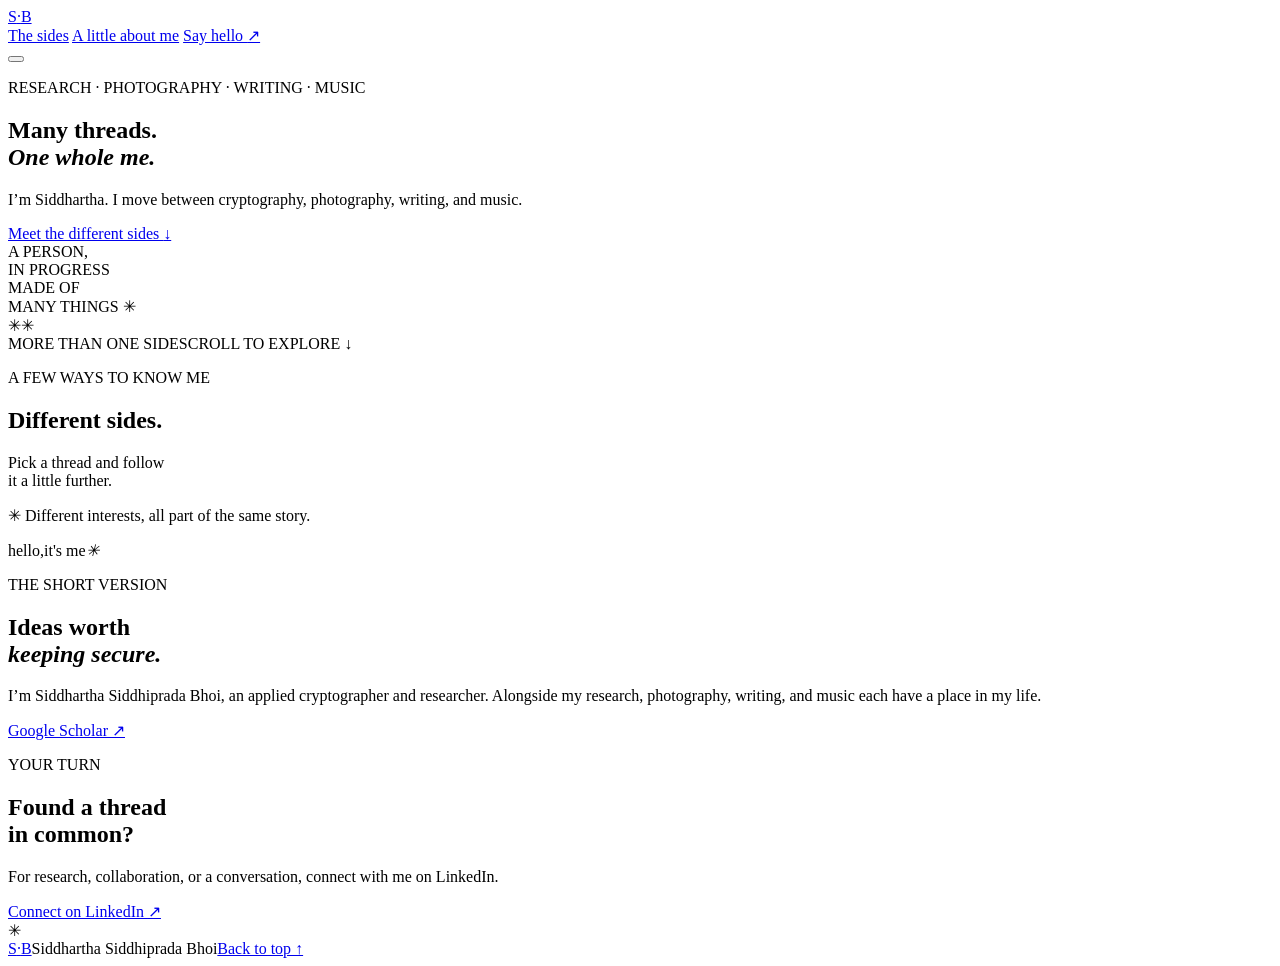
==== index.html @ aff1a646 "Publish personal website homepage" ====
<!doctype html>
<html lang="en">
  <head>
    <meta charset="utf-8">
    <meta name="viewport" content="width=device-width, initial-scale=1">
    <meta name="theme-color" content="#f8f7f2">
    <meta name="description" content="A personal website with room for every side of me.">
    <title>All of me — a personal site</title>
    <link rel="stylesheet" href="styles.css">
    <script src="content.js" defer></script>
    <script src="app.js" defer></script>
  </head>
  <body id="top">
    <header class="site-header">
      <a class="wordmark" href="index.html" aria-label="Home">S<span>·</span>B</a>
      <nav class="top-nav" aria-label="Main navigation">
        <a href="#sides">The sides</a>
        <a href="#about">A little about me</a>
        <a class="nav-contact" href="#hello">Say hello <span aria-hidden="true">↗</span></a>
      </nav>
      <button class="menu-button" type="button" aria-expanded="false" aria-controls="mobile-nav" aria-label="Open menu"><span></span><span></span></button>
    </header>

    <main>
      <section class="hero page-wrap" aria-labelledby="hero-title">
        <div class="hero-copy">
          <p class="eyebrow"><span class="eyebrow-dot"></span> RESEARCH · PHOTOGRAPHY · WRITING · MUSIC</p>
          <h1 id="hero-title">Many threads.<br><em>One whole me.</em></h1>
          <p class="hero-intro" data-copy="intro">I’m Siddhartha. I move between cryptography, photography, writing, and music.</p>
          <a class="text-link" href="#sides">Meet the different sides <span aria-hidden="true">↓</span></a>
        </div>
        <div class="hero-art" aria-hidden="true">
          <div class="art-ring ring-one"></div>
          <div class="art-ring ring-two"></div>
          <div class="art-shape shape-sun"></div>
          <div class="art-shape shape-orbit"><span></span></div>
          <div class="art-sticker sticker-top">A PERSON,<br>IN PROGRESS</div>
          <div class="art-sticker sticker-bottom">MADE OF<br>MANY THINGS <span>✳</span></div>
          <span class="art-spark spark-one">✳</span><span class="art-spark spark-two">✳</span>
        </div>
        <div class="hero-bottom"><span>MORE THAN ONE SIDE</span><span>SCROLL TO EXPLORE <b aria-hidden="true">↓</b></span></div>
      </section>

      <section class="sides-section" id="sides" aria-labelledby="sides-title">
        <div class="page-wrap">
          <div class="section-heading">
            <div><p class="eyebrow">A FEW WAYS TO KNOW ME</p><h2 id="sides-title">Different sides<span class="period">.</span></h2></div>
            <p>Pick a thread and follow<br>it a little further.</p>
          </div>
          <div class="side-grid" id="side-grid" aria-live="polite"></div>
          <p class="section-footnote"><span class="asterisk">✳</span> Different interests, all part of the same story.</p>
        </div>
      </section>

      <section class="about-section page-wrap" id="about" aria-labelledby="about-title">
        <div class="about-mark" aria-hidden="true"><span>hello,</span><span>it's me</span><i>✳</i></div>
        <div class="about-copy">
          <p class="eyebrow">THE SHORT VERSION</p>
          <h2 id="about-title">Ideas worth<br><em>keeping secure.</em></h2>
          <p data-copy="about">I’m Siddhartha Siddhiprada Bhoi, an applied cryptographer and researcher. Alongside my research, photography, writing, and music each have a place in my life.</p>
          <a class="text-link" data-link="scholar" href="https://scholar.google.com/citations?user=NwAXXOwAAAAJ&amp;hl=en" target="_blank" rel="noopener noreferrer">Google Scholar <span aria-hidden="true">↗</span></a>
        </div>
      </section>

      <section class="hello-section" id="hello" aria-labelledby="hello-title">
        <div class="page-wrap hello-inner">
          <div><p class="eyebrow">YOUR TURN</p><h2 id="hello-title">Found a thread<br>in common?</h2></div>
          <div class="hello-right"><p>For research, collaboration, or a conversation, connect with me on LinkedIn.</p><a class="hello-button" data-link="linkedin" href="https://www.linkedin.com/in/siddhartha-siddhiprada-bhoi-842861a0/" target="_blank" rel="noopener noreferrer">Connect on LinkedIn <span aria-hidden="true">↗</span></a></div>
          <span class="hello-doodle" aria-hidden="true">✳</span>
        </div>
      </section>
    </main>

    <footer class="site-footer page-wrap"><a class="wordmark" href="index.html">S<span>·</span>B</a><span>Siddhartha Siddhiprada Bhoi</span><a href="#top">Back to top ↑</a></footer>
    <nav class="mobile-nav" id="mobile-nav" aria-label="Mobile navigation" hidden><a href="#sides">The sides</a><a href="#about">A little about me</a><a href="#hello">Say hello ↗</a></nav>
  </body>
</html>
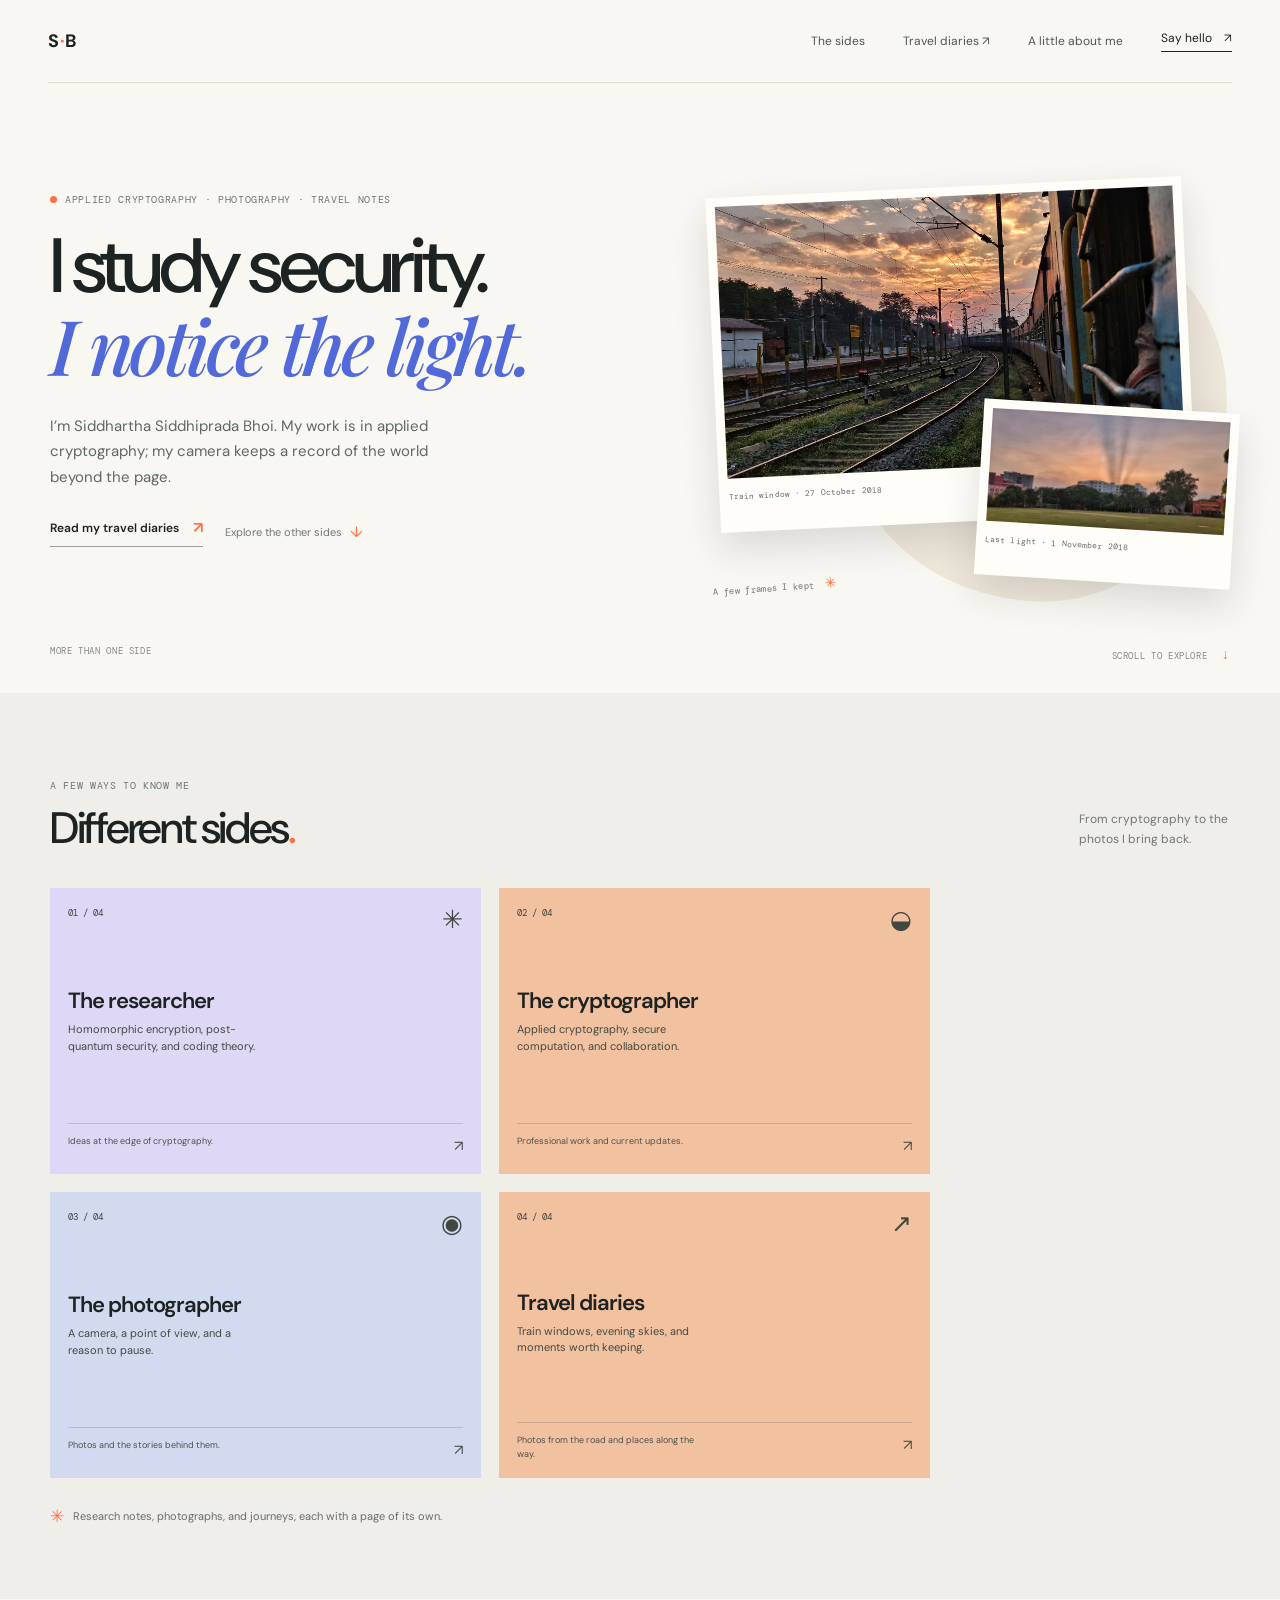
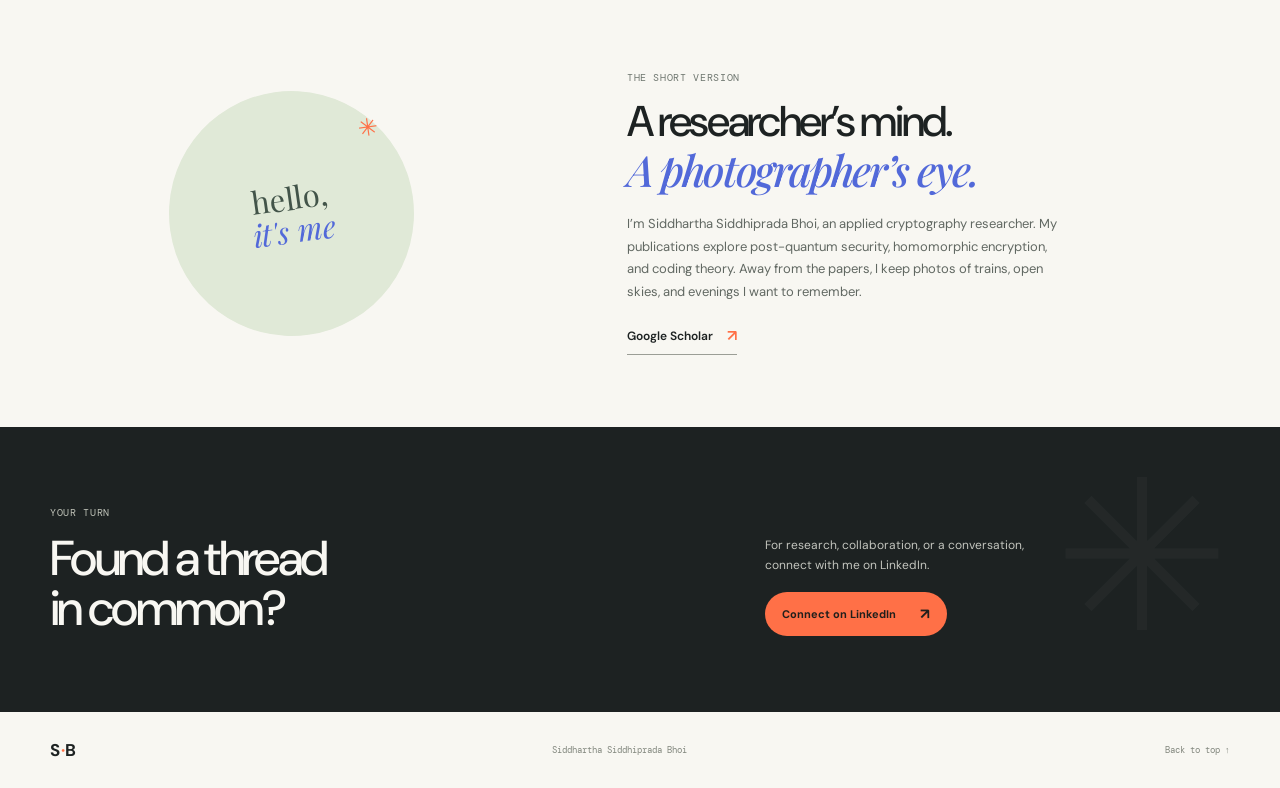
==== commit 193ea14f: "Make the site more personal and surface travel diaries" ====
--- a/index.html
+++ b/index.html
@@ -15,6 +15,7 @@
       <a class="wordmark" href="index.html" aria-label="Home">S<span>·</span>B</a>
       <nav class="top-nav" aria-label="Main navigation">
         <a href="#sides">The sides</a>
+        <a class="nav-travel" href="side.html?side=travel">Travel diaries <span aria-hidden="true">↗</span></a>
         <a href="#about">A little about me</a>
         <a class="nav-contact" href="#hello">Say hello <span aria-hidden="true">↗</span></a>
       </nav>
@@ -24,19 +25,24 @@
     <main>
       <section class="hero page-wrap" aria-labelledby="hero-title">
         <div class="hero-copy">
-          <p class="eyebrow"><span class="eyebrow-dot"></span> RESEARCH · PHOTOGRAPHY · WRITING · MUSIC</p>
-          <h1 id="hero-title">Many threads.<br><em>One whole me.</em></h1>
-          <p class="hero-intro" data-copy="intro">I’m Siddhartha. I move between cryptography, photography, writing, and music.</p>
-          <a class="text-link" href="#sides">Meet the different sides <span aria-hidden="true">↓</span></a>
+          <p class="eyebrow"><span class="eyebrow-dot"></span> APPLIED CRYPTOGRAPHY · PHOTOGRAPHY · TRAVEL NOTES</p>
+          <h1 id="hero-title">I study security.<br><em>I notice the light.</em></h1>
+          <p class="hero-intro" data-copy="intro">I’m Siddhartha Siddhiprada Bhoi. My work is in applied cryptography; my camera keeps a record of the world beyond the page.</p>
+          <div class="hero-actions">
+            <a class="text-link" href="side.html?side=travel">Read my travel diaries <span aria-hidden="true">↗</span></a>
+            <a class="quiet-link" href="#sides">Explore the other sides <span aria-hidden="true">↓</span></a>
+          </div>
         </div>
-        <div class="hero-art" aria-hidden="true">
-          <div class="art-ring ring-one"></div>
-          <div class="art-ring ring-two"></div>
-          <div class="art-shape shape-sun"></div>
-          <div class="art-shape shape-orbit"><span></span></div>
-          <div class="art-sticker sticker-top">A PERSON,<br>IN PROGRESS</div>
-          <div class="art-sticker sticker-bottom">MADE OF<br>MANY THINGS <span>✳</span></div>
-          <span class="art-spark spark-one">✳</span><span class="art-spark spark-two">✳</span>
+        <div class="hero-art photo-collage" aria-label="Two photographs by Siddhartha: a train at dusk and an evening sky over a field">
+          <figure class="hero-photo hero-photo-main">
+            <img src="assets/photos/rail-at-dusk.jpg" alt="A passenger train and railway tracks beneath a glowing sunset." fetchpriority="high">
+            <figcaption>Train window · 27 October 2018</figcaption>
+          </figure>
+          <figure class="hero-photo hero-photo-small">
+            <img src="assets/photos/campus-at-dusk.jpg" alt="Evening sunlight falling across an open field." loading="lazy">
+            <figcaption>Last light · 1 November 2018</figcaption>
+          </figure>
+          <span class="photo-collage-note">A few frames I kept <span aria-hidden="true">✳</span></span>
         </div>
         <div class="hero-bottom"><span>MORE THAN ONE SIDE</span><span>SCROLL TO EXPLORE <b aria-hidden="true">↓</b></span></div>
       </section>
@@ -45,10 +51,10 @@
         <div class="page-wrap">
           <div class="section-heading">
             <div><p class="eyebrow">A FEW WAYS TO KNOW ME</p><h2 id="sides-title">Different sides<span class="period">.</span></h2></div>
-            <p>Pick a thread and follow<br>it a little further.</p>
+            <p>From cryptography to the<br>photos I bring back.</p>
           </div>
           <div class="side-grid" id="side-grid" aria-live="polite"></div>
-          <p class="section-footnote"><span class="asterisk">✳</span> Different interests, all part of the same story.</p>
+          <p class="section-footnote"><span class="asterisk">✳</span> Research notes, photographs, and journeys, each with a page of its own.</p>
         </div>
       </section>
 
@@ -56,7 +62,7 @@
         <div class="about-mark" aria-hidden="true"><span>hello,</span><span>it's me</span><i>✳</i></div>
         <div class="about-copy">
           <p class="eyebrow">THE SHORT VERSION</p>
-          <h2 id="about-title">Ideas worth<br><em>keeping secure.</em></h2>
+          <h2 id="about-title">A researcher’s mind.<br><em>A photographer’s eye.</em></h2>
           <p data-copy="about">I’m Siddhartha Siddhiprada Bhoi, an applied cryptographer and researcher. Alongside my research, photography, writing, and music each have a place in my life.</p>
           <a class="text-link" data-link="scholar" href="https://scholar.google.com/citations?user=NwAXXOwAAAAJ&amp;hl=en" target="_blank" rel="noopener noreferrer">Google Scholar <span aria-hidden="true">↗</span></a>
         </div>
@@ -72,7 +78,6 @@
     </main>
 
     <footer class="site-footer page-wrap"><a class="wordmark" href="index.html">S<span>·</span>B</a><span>Siddhartha Siddhiprada Bhoi</span><a href="#top">Back to top ↑</a></footer>
-    <nav class="mobile-nav" id="mobile-nav" aria-label="Mobile navigation" hidden><a href="#sides">The sides</a><a href="#about">A little about me</a><a href="#hello">Say hello ↗</a></nav>
+    <nav class="mobile-nav" id="mobile-nav" aria-label="Mobile navigation" hidden><a href="#sides">The sides</a><a href="side.html?side=travel">Travel diaries ↗</a><a href="#about">A little about me</a><a href="#hello">Say hello ↗</a></nav>
   </body>
 </html>
-
--- a/styles.css
+++ b/styles.css
@@ -0,0 +1,77 @@
+@import url('https://fonts.googleapis.com/css2?family=DM+Mono:wght@400;500&family=DM+Sans:wght@400;500;600;700&family=Playfair+Display:ital,wght@0,500;0,600;1,500;1,600&display=swap');
+
+:root{--paper:#f8f7f2;--ink:#1d2222;--muted:#727773;--line:#deded5;--orange:#ff7047;--blue:#5269d9;--lilac:#d7cdf8;--green:#d4e7c9;--mono:"DM Mono",monospace;--sans:"DM Sans",Arial,sans-serif;--serif:"Playfair Display",Georgia,serif;--wrap:1180px}
+*{box-sizing:border-box}
+html{scroll-behavior:smooth;scroll-padding-top:92px}
+body{margin:0;background:var(--paper);color:var(--ink);font-family:var(--sans);-webkit-font-smoothing:antialiased}
+a{color:inherit;text-decoration:none}
+a:focus-visible,button:focus-visible{outline:3px solid var(--blue);outline-offset:5px}
+.page-wrap{width:min(var(--wrap),calc(100% - 96px));margin-inline:auto}
+.site-header{width:min(1320px,calc(100% - 96px));height:83px;margin-inline:auto;display:flex;align-items:center;justify-content:space-between;border-bottom:1px solid var(--line)}
+.wordmark{font-weight:700;font-size:18px;letter-spacing:-1.4px}.wordmark span{color:var(--orange);padding-inline:2px}
+.top-nav{display:flex;align-items:center;gap:38px;font-size:12px;color:#4f5551}.top-nav a{transition:color .18s}.top-nav a:hover,.site-footer a:hover{color:var(--orange)}
+.nav-contact{color:var(--ink);border-bottom:1px solid var(--ink);padding-bottom:5px}.nav-contact span{padding-left:9px}
+.menu-button,.mobile-nav{display:none}
+.hero{min-height:610px;position:relative;display:grid;grid-template-columns:1fr .84fr;align-items:center;padding-block:76px 92px}
+.hero-copy{position:relative;z-index:2;padding-bottom:20px}
+.eyebrow{font:10px var(--mono);letter-spacing:.065em;color:#6f7770;margin:0 0 21px;display:flex;align-items:center;gap:8px}
+.eyebrow-dot{width:7px;height:7px;border-radius:50%;background:var(--orange);display:inline-block}
+h1,h2,p{margin-top:0}
+h1,h2{font-weight:500;letter-spacing:-.055em}
+.hero h1{font-size:clamp(54px,6vw,82px);line-height:1.02;margin-bottom:24px;max-width:640px}
+.hero h1 em,.about-copy h2 em{font-family:var(--serif);font-weight:500;color:var(--blue);letter-spacing:-.055em}
+.hero-intro{max-width:405px;font-size:15px;line-height:1.7;color:#616862;margin-bottom:27px}
+.text-link{font-size:12px;font-weight:600;display:inline-flex;align-items:center;gap:14px;padding-bottom:8px;border-bottom:1px solid #9b9e96;transition:gap .2s,border-color .2s}.text-link:hover{gap:20px;border-color:var(--orange)}
+.text-link span{font-size:16px;color:var(--orange)}
+.hero-actions{display:flex;align-items:center;flex-wrap:wrap;gap:22px}
+.quiet-link{font-size:11px;color:#737970;display:inline-flex;align-items:center;gap:8px;transition:color .18s}.quiet-link:hover{color:var(--blue)}.quiet-link span{font-size:15px;color:var(--orange)}
+.hero-art{height:385px;position:relative;margin-left:8%;isolation:isolate}
+.photo-collage{height:430px;margin-left:3%;isolation:isolate;overflow:visible}
+.photo-collage:before{content:"";position:absolute;z-index:-1;width:74%;aspect-ratio:1;right:1%;top:11%;border-radius:51% 49% 48% 52%;background:#eee8db;transform:rotate(13deg)}
+.hero-photo{position:absolute;margin:0;padding:9px 9px 31px;background:#fffdf8;box-shadow:0 16px 38px #25251f24}
+.hero-photo img{display:block;width:100%;height:calc(100% - 23px);object-fit:cover;background:#e7e4dc}
+.hero-photo figcaption{height:23px;display:flex;align-items:end;font:8px var(--mono);letter-spacing:.015em;color:#666b63;white-space:nowrap}
+.hero-photo-main{z-index:1;width:91%;height:78%;left:1%;top:5%;transform:rotate(-2.7deg)}
+.hero-photo-small{z-index:2;width:49%;height:41%;right:-1%;bottom:3%;transform:rotate(3.5deg)}
+.photo-collage-note{position:absolute;left:1%;bottom:0;font:9px var(--mono);letter-spacing:.035em;color:#73776e;transform:rotate(-4deg)}.photo-collage-note span{color:var(--orange);font-size:14px;margin-left:5px}
+.art-ring{position:absolute;border:1px solid #d9d8ce;border-radius:50%;aspect-ratio:1;left:50%;top:50%;transform:translate(-50%,-50%)}
+.ring-one{width:min(350px,88%)}.ring-two{width:min(268px,68%);border-style:dashed;transform:translate(-50%,-50%) rotate(21deg)}
+.art-shape{position:absolute;left:50%;top:50%;transform:translate(-50%,-50%)}
+.shape-sun{width:183px;aspect-ratio:1;border-radius:50%;background:var(--orange);box-shadow:inset -16px -14px 0 rgba(183,62,36,.11)}
+.shape-orbit{width:248px;height:106px;border:1px solid rgba(29,34,34,.65);border-radius:50%;transform:translate(-50%,-50%) rotate(-37deg)}.shape-orbit span{position:absolute;width:19px;height:19px;background:var(--blue);border:4px solid var(--paper);border-radius:50%;top:14px;right:25px}
+.art-sticker{position:absolute;z-index:3;font:9px/1.55 var(--mono);letter-spacing:.06em}.sticker-top{top:18px;right:4%}.sticker-bottom{bottom:31px;left:5%;transform:rotate(-9deg)}.sticker-bottom span{font-size:18px;color:var(--orange);vertical-align:middle;margin-left:5px}
+.art-spark{position:absolute;color:var(--blue);font-size:27px}.spark-one{left:5%;top:23%}.spark-two{right:8%;bottom:17%;font-size:16px;color:var(--orange)}
+.hero-bottom{position:absolute;left:0;right:0;bottom:30px;display:flex;justify-content:space-between;font:9px var(--mono);letter-spacing:.07em;color:#858a82}.hero-bottom b{font-size:14px;color:var(--orange);margin-left:8px}
+.sides-section{background:#efeee8;padding:86px 0 72px}
+.section-heading{display:flex;justify-content:space-between;align-items:end;margin-bottom:36px}
+.section-heading .eyebrow{margin-bottom:12px}.section-heading h2{font-size:44px;margin:0;line-height:1.1}.period{color:var(--orange)}
+.section-heading>p{font-size:12px;line-height:1.7;color:var(--muted);margin:0 2px 3px 20px}
+.side-grid{display:grid;grid-template-columns:repeat(2,minmax(0,1fr));gap:18px;max-width:880px}
+.side-card{min-height:286px;padding:19px 18px 17px;display:flex;flex-direction:column;justify-content:space-between;position:relative;overflow:hidden;isolation:isolate;transition:transform .2s,box-shadow .2s}
+.side-card:hover{transform:translateY(-5px);box-shadow:0 12px 26px #20202012}
+.card-lilac{background:#ded7f5}.card-orange{background:#f2c19f}.card-blue{background:#d2daef}.card-green{background:#d3e2cc}.card-pink{background:#efd2df}
+.card-top,.card-bottom{display:flex;align-items:start;justify-content:space-between}.card-top{font:9px var(--mono);color:#41463f}.card-symbol{font-size:25px;line-height:1}
+.card-main{display:flex;flex-direction:column;gap:8px;padding-bottom:12px}.card-name{font-size:22px;line-height:1.1;letter-spacing:-.045em;font-weight:600}.card-subtitle{font-size:11px;line-height:1.5;max-width:190px;color:#434a43}
+.card-bottom{border-top:1px solid #1d222229;padding-top:11px;gap:12px;font-size:9px;line-height:1.5;color:#4d514c}.card-bottom>span:first-child{max-width:180px}.card-arrow{font-size:15px;transition:transform .2s}.side-card:hover .card-arrow{transform:translate(2px,-2px)}
+.section-footnote{font-size:11px;color:#676d67;margin:27px 0 0}.asterisk{font-size:17px;color:var(--orange);vertical-align:-2px;margin-right:6px}
+.about-section{min-height:425px;display:grid;grid-template-columns:.8fr 1fr;align-items:center;gap:8%;padding-block:72px}
+.about-mark{height:245px;width:245px;background:#e0e9d7;border-radius:50%;margin:auto;position:relative;display:flex;flex-direction:column;justify-content:center;align-items:center;transform:rotate(-8deg);font-family:var(--serif);font-size:31px;line-height:1.05;color:#425449}
+.about-mark span:last-of-type{font-style:italic;color:var(--blue)}.about-mark i{font-style:normal;font-family:var(--sans);position:absolute;top:35px;right:25px;font-size:24px;color:var(--orange)}
+.about-copy .eyebrow{margin-bottom:14px}.about-copy h2{font-size:43px;line-height:1.1;margin-bottom:17px}.about-copy>p:not(.eyebrow){max-width:430px;font-size:13px;line-height:1.75;color:#616862;margin-bottom:20px}
+.hello-section{background:var(--ink);color:var(--paper);overflow:hidden}.hello-inner{min-height:285px;display:grid;grid-template-columns:1fr .65fr;align-items:center;position:relative;padding-block:55px}
+.hello-section .eyebrow{color:#bec1b7;margin-bottom:14px}.hello-section h2{font-size:49px;line-height:1.04;margin:0}.hello-right{justify-self:start;max-width:295px;padding-top:31px;position:relative;z-index:1}.hello-right p{font-size:12px;line-height:1.7;color:#c3c5be;margin:0 0 17px}.hello-button{display:inline-flex;align-items:center;gap:24px;border-radius:30px;background:var(--orange);color:#211f1c;font-size:11px;font-weight:700;padding:12px 17px;transition:background .2s,transform .2s}.hello-button:hover{background:#ff8c69;transform:translateY(-2px)}.hello-button span{font-size:15px}
+.hello-doodle{position:absolute;font-size:210px;line-height:1;color:#ffffff08;right:0;top:27px}
+.site-footer{min-height:76px;display:flex;align-items:center;justify-content:space-between;gap:18px;font:9px var(--mono);color:#82877e}.site-footer .wordmark{font:700 17px var(--sans);color:var(--ink)}
+.detail-body{min-height:100vh;display:flex;flex-direction:column}.side-page{flex:1;padding-top:37px}.back-link{font-size:11px;color:#70766f;display:inline-flex;gap:9px;align-items:center}.back-link span{color:var(--orange);font-size:16px;transition:transform .2s}.back-link:hover span{transform:translateX(-3px)}
+.detail-layout{min-height:493px;display:grid;grid-template-columns:1fr .9fr;align-items:center;gap:8%;padding-block:30px 45px}.detail-copy .eyebrow{margin-bottom:19px}.detail-copy .slash{color:var(--orange)}.detail-copy h1{font-size:clamp(52px,7vw,82px);line-height:1;margin:0 0 18px}.detail-lede{font:italic 23px/1.35 var(--serif);color:var(--blue);max-width:470px;margin-bottom:22px}.detail-divider{height:1px;width:75px;background:var(--orange);margin-bottom:21px}.detail-body-copy{font-size:13px;line-height:1.8;color:#656b65;max-width:440px;margin-bottom:25px}
+.publication-list{list-style:none;padding:0;margin:2px 0 26px;max-width:550px;border-top:1px solid var(--line)}.publication-list[hidden]{display:none}.publication-list li{border-bottom:1px solid var(--line)}.publication-list a{display:grid;grid-template-columns:1fr auto;gap:5px 14px;padding:13px 2px;align-items:center}.publication-list a:hover span{color:var(--blue)}.publication-list span{font-size:12px;font-weight:600;line-height:1.5}.publication-list small{font:9px var(--mono);color:#767c74}.publication-list b{grid-column:2;grid-row:1 / span 2;color:var(--orange);font-size:15px;font-weight:400}.side-profile-link{margin-bottom:22px}.side-profile-link[hidden]{display:none}
+.detail-art{aspect-ratio:1;max-width:410px;width:100%;justify-self:center;position:relative;display:grid;place-items:center}.detail-art:before{content:"";position:absolute;inset:8%;background:#ded7f5;border-radius:50% 47% 50% 42%;transform:rotate(-19deg)}.detail-art-label,.detail-art-index{position:absolute;z-index:1;font:9px var(--mono);letter-spacing:.08em;color:#61655e}.detail-art-label{top:16%;left:8%}.detail-art-index{right:10%;bottom:15%;font-size:13px}.detail-orbit{position:relative;z-index:1;width:58%;aspect-ratio:1;border:1px solid #424c43;border-radius:50%;display:grid;place-items:center}.detail-orbit:before,.detail-orbit:after{content:"";position:absolute;width:125%;height:40%;border:1px solid #424c4385;border-radius:50%;transform:rotate(46deg)}.detail-orbit:after{transform:rotate(-49deg)}.detail-orbit span{width:55%;aspect-ratio:1;border-radius:50%;background:var(--orange);display:grid;place-items:center;font:10px var(--mono);letter-spacing:.08em;color:#29251f}.detail-orbit i,.detail-orbit b{position:absolute;z-index:2;width:15px;height:15px;border-radius:50%;background:var(--blue);top:17%;right:12%}.detail-orbit b{width:10px;height:10px;background:#536c49;top:auto;right:auto;bottom:4%;left:31%}.detail-art-spark{position:absolute;z-index:1;color:var(--orange);font-size:22px}.spark-a{top:27%;right:8%}.spark-b{bottom:26%;left:6%;font-size:14px;color:var(--blue)}
+.detail-orange .detail-art:before{background:#f2c19f}.detail-blue .detail-art:before{background:#d2daef}.detail-green .detail-art:before{background:#d3e2cc}.detail-pink .detail-art:before{background:#efd2df}
+.next-side{min-height:77px;border-top:1px solid var(--line);border-bottom:1px solid var(--line);display:flex;align-items:center;justify-content:space-between;padding:12px 4px;transition:padding .2s}.next-side:hover{padding-inline:11px}.next-side>span:first-child{display:flex;flex-direction:column;gap:5px}.next-side small{font:9px var(--mono);color:#81867e;letter-spacing:.06em}.next-side b{font-size:17px;font-weight:500;letter-spacing:-.03em}.next-arrow{font-size:22px;color:var(--orange)}.detail-body .site-footer{width:min(var(--wrap),calc(100% - 96px));margin-inline:auto}
+.photo-section{padding:31px 0 56px;border-top:1px solid var(--line)}.photo-section[hidden]{display:none}.photo-section .section-heading{margin-bottom:21px}.photo-section .section-heading h2{font-size:clamp(29px,4vw,43px)}.photo-section .section-heading>p{max-width:220px;font:italic 15px/1.5 var(--serif);color:#73786f}.photo-grid{display:grid;grid-template-columns:repeat(2,minmax(0,1fr));gap:22px}.photo-card{margin:0;min-width:0}.photo-card img{display:block;width:100%;aspect-ratio:1.78;object-fit:cover;background:#e7e4dc}.photo-card figcaption{padding:10px 2px;font:10px var(--mono);letter-spacing:.025em;color:#70766f}
+@media(max-width:600px){.photo-section{padding:28px 0 42px}.photo-section .section-heading>p{margin-top:7px}.photo-grid{grid-template-columns:1fr;gap:13px}.photo-card img{aspect-ratio:1.6}}
+.visit-section{padding:30px 0 56px;border-top:1px solid var(--line)}.visit-section[hidden]{display:none}.visit-section .section-heading{margin-bottom:21px}.visit-section .section-heading h2{font-size:clamp(29px,4vw,43px)}.visit-section .section-heading>p{max-width:235px;font:italic 15px/1.5 var(--serif);color:#73786f}.world-map-wrap{position:relative;overflow:hidden;background:#eef0ea}.world-map{display:block;width:100%;height:auto}.map-pins{position:absolute;inset:0;pointer-events:none}.map-pin{position:absolute;width:11px;height:11px;border-radius:50%;transform:translate(-50%,-50%);background:var(--orange);border:2px solid #fffdf6;box-shadow:0 0 0 4px #e9905680}.place-list{list-style:none;margin:18px 0 4px;padding:0;display:grid;grid-template-columns:repeat(auto-fit,minmax(150px,1fr));gap:9px}.place-list li{display:flex;align-items:center;gap:10px;padding:10px 12px;border:1px solid var(--line);background:#fbfaf6}.place-pin{width:7px;height:7px;flex:none;border-radius:50%;background:var(--orange)}.place-list li>span:last-child{display:grid;gap:3px}.place-list b{font-size:11px;font-weight:600}.place-list small{font:9px var(--mono);color:#73786f}.map-credit{margin:13px 0 0;text-align:right;font:8px var(--mono);color:#898d84}.map-credit a{border-bottom:1px solid currentColor}
+@media(max-width:600px){.visit-section{padding:27px 0 42px}.visit-section .section-heading>p{margin-top:7px}.place-list{grid-template-columns:repeat(2,minmax(0,1fr));gap:7px}.place-list li{padding:9px 8px}}
+@media(max-width:900px){.page-wrap,.site-header,.detail-body .site-footer{width:calc(100% - 56px)}.hero{min-height:550px;grid-template-columns:1fr .8fr}.hero h1{font-size:clamp(52px,7vw,70px)}.hero-art{margin-left:0;transform:scale(.9)}.photo-collage{transform:scale(.93)}.side-grid{grid-template-columns:repeat(2,minmax(0,1fr))}.side-card{min-height:255px}.about-section{gap:4%}.detail-layout{gap:4%}}
+@media(max-width:600px){html{scroll-padding-top:65px}.page-wrap,.site-header,.detail-body .site-footer{width:calc(100% - 40px)}.site-header{height:66px}.top-nav{display:none}.menu-button{display:flex;width:40px;height:40px;background:transparent;border:0;flex-direction:column;align-items:center;justify-content:center;gap:5px;cursor:pointer}.menu-button span{height:1px;width:19px;background:var(--ink)}.mobile-nav:not([hidden]){position:absolute;z-index:5;top:66px;left:0;right:0;background:var(--paper);padding:20px;display:grid;gap:18px;border-bottom:1px solid var(--line);font-size:13px}.hero{min-height:auto;grid-template-columns:1fr;padding-block:72px 65px}.hero-copy{padding-bottom:0}.hero .eyebrow{font-size:9px}.hero h1{font-size:clamp(50px,13vw,68px)}.hero-intro{font-size:14px;max-width:370px}.hero-actions{gap:15px}.photo-collage{height:290px;width:min(100%,390px);justify-self:center;transform:none;margin:29px 0 18px}.hero-photo{padding:7px 7px 26px}.hero-photo figcaption{height:19px;font-size:7px}.hero-photo img{height:calc(100% - 19px)}.hero-bottom{bottom:17px;font-size:8px}.sides-section{padding:61px 0 48px}.section-heading{display:block;margin-bottom:23px}.section-heading h2{font-size:39px}.section-heading>p{margin:12px 0 0;font-size:11px}.side-grid{grid-template-columns:1fr;gap:11px}.side-card{min-height:190px;padding:14px 13px 13px}.card-name{font-size:19px}.card-subtitle{font-size:10px}.card-bottom{font-size:8px}.card-symbol{font-size:21px}.section-footnote{font-size:10px;line-height:1.6}.about-section{min-height:0;grid-template-columns:1fr;padding-block:63px;gap:35px}.about-mark{width:190px;height:190px;font-size:26px;justify-self:center}.about-mark i{top:24px;right:19px}.about-copy h2{font-size:39px}.about-copy>p:not(.eyebrow){font-size:12px}.hello-inner{min-height:0;grid-template-columns:1fr;padding-block:49px}.hello-section h2{font-size:43px}.hello-right{padding-top:24px}.hello-doodle{font-size:150px;top:10px;right:-33px}.site-footer{min-height:68px;flex-wrap:wrap;padding-block:17px;font-size:8px}.site-footer>span{order:3;width:100%;text-align:center}.detail-body .site-footer{margin-top:36px}.side-page{padding-top:26px}.detail-layout{grid-template-columns:1fr;gap:0;padding-block:39px 27px}.detail-copy h1{font-size:58px}.detail-lede{font-size:21px}.detail-art{width:min(100%,310px);margin-top:25px}.next-side b{font-size:15px}}
+@media(prefers-reduced-motion:reduce){*,*::before,*::after{scroll-behavior:auto!important;transition-duration:.01ms!important;animation-duration:.01ms!important;animation-iteration-count:1!important}}
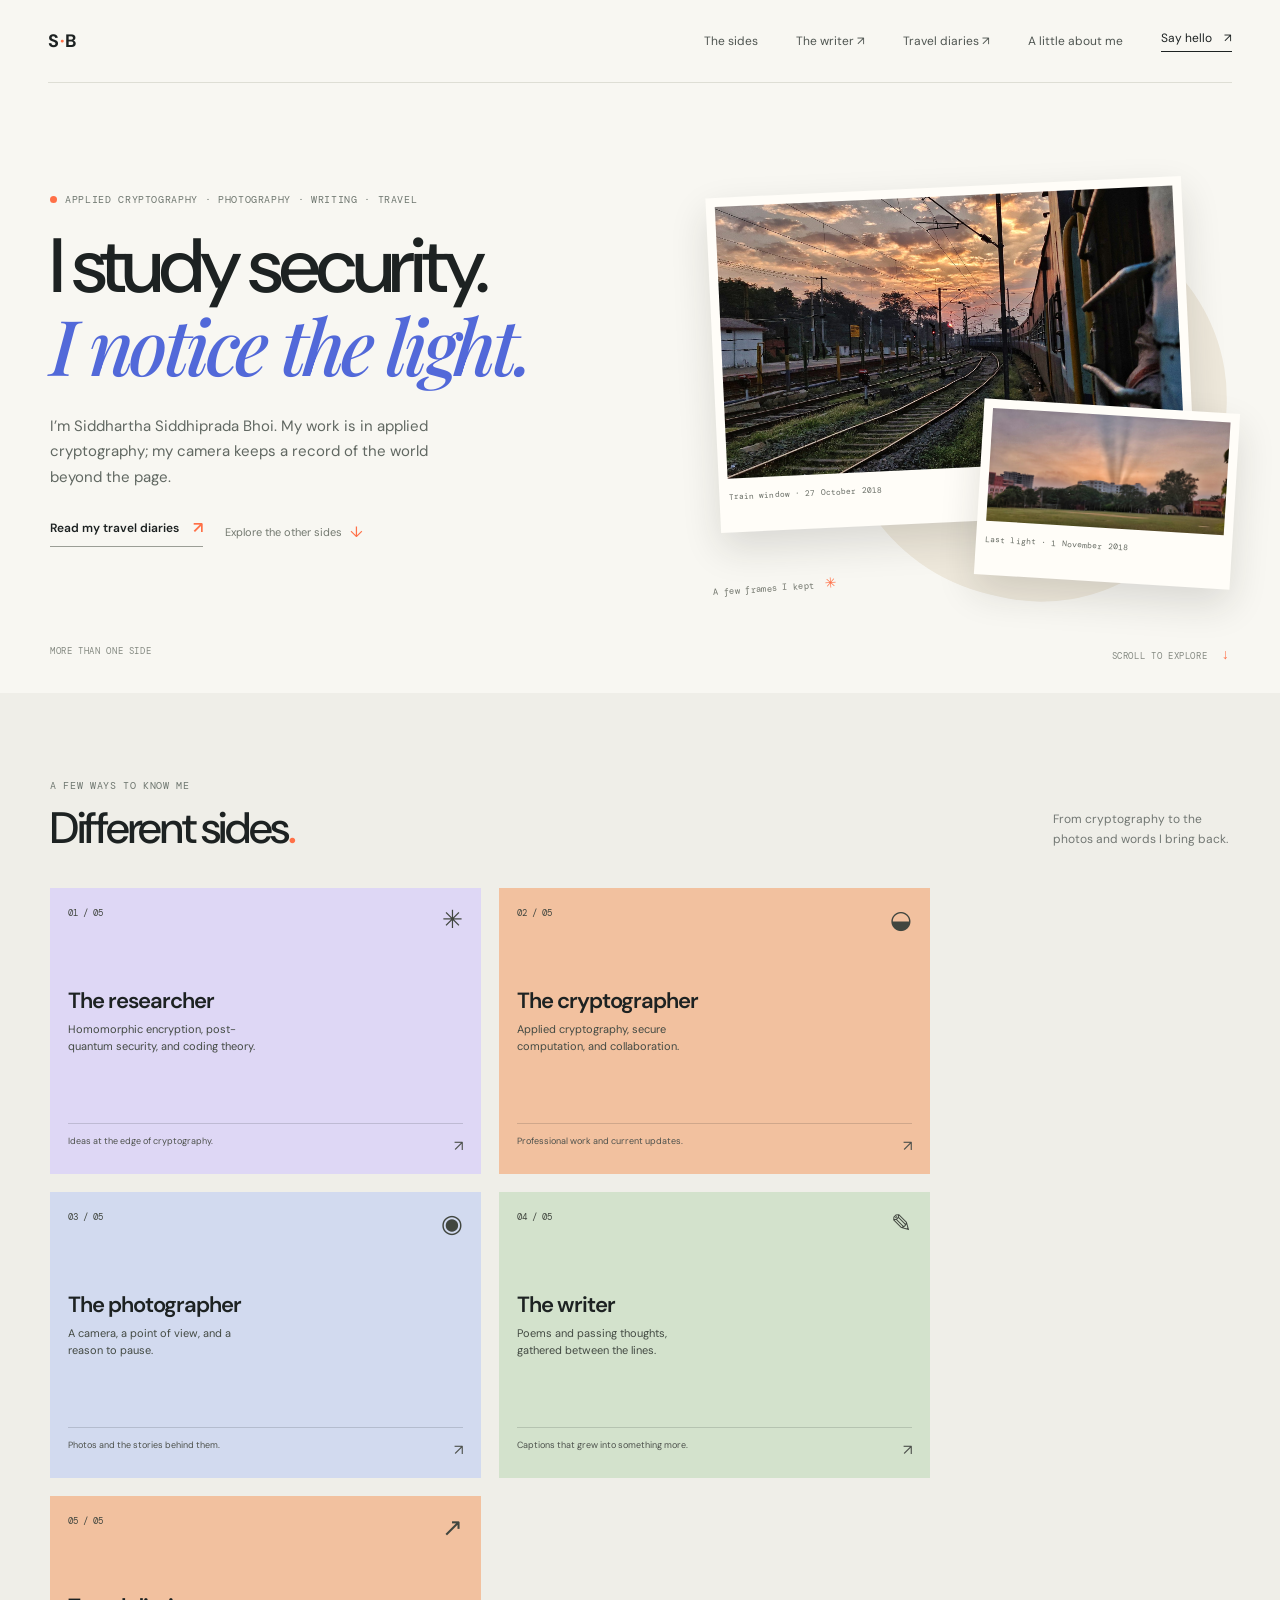
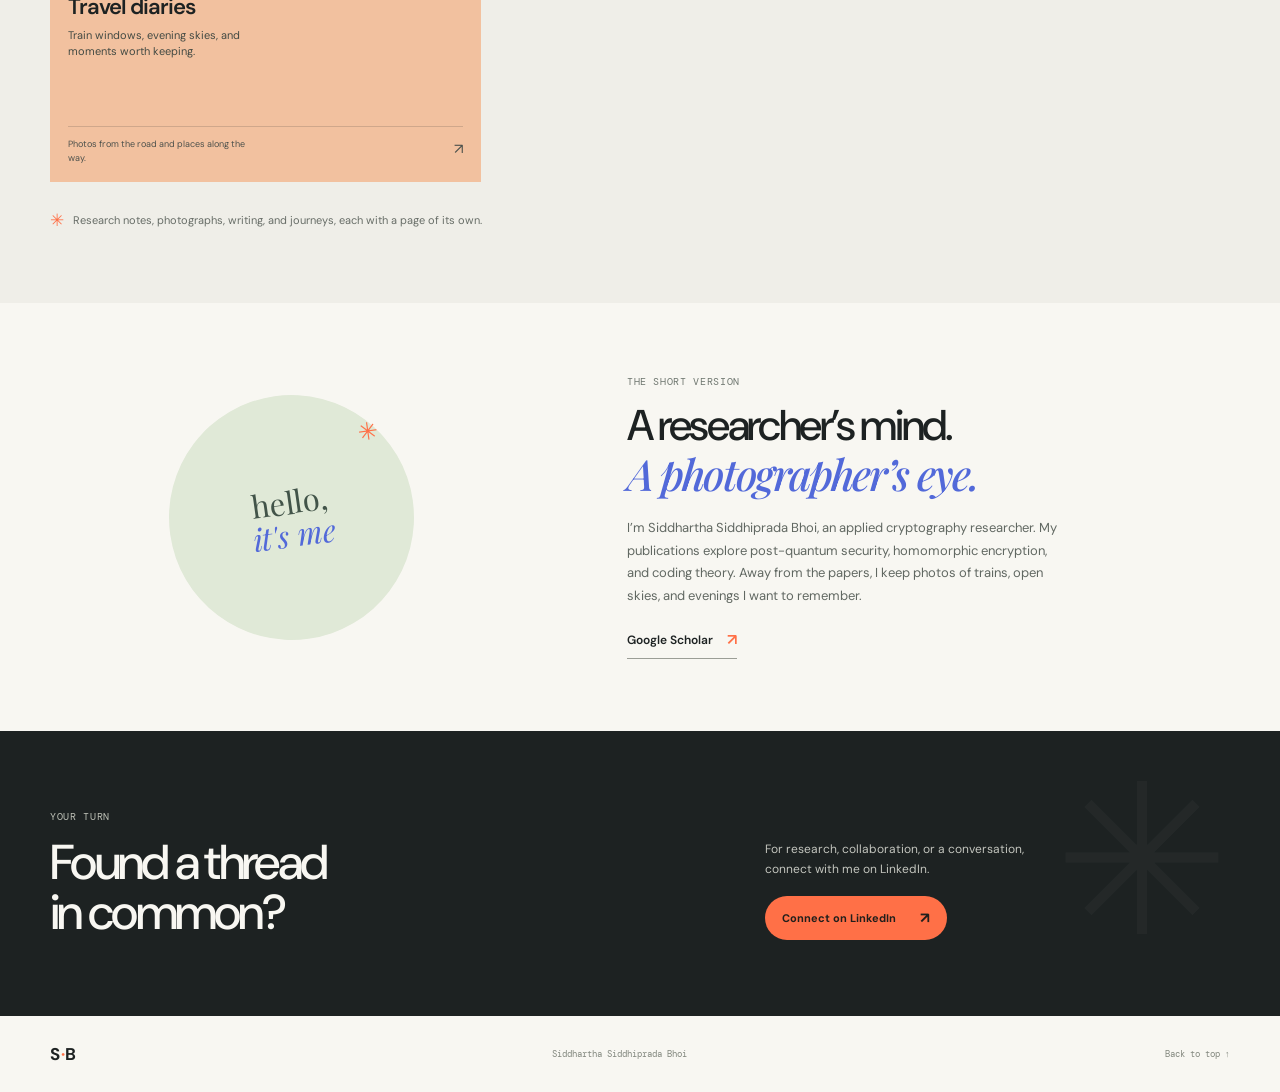
==== commit 09faa65e: "Add Instagram photos and writing page" ====
--- a/index.html
+++ b/index.html
@@ -7,14 +7,15 @@
     <meta name="description" content="A personal website with room for every side of me.">
     <title>All of me — a personal site</title>
     <link rel="stylesheet" href="styles.css">
-    <script src="content.js" defer></script>
-    <script src="app.js" defer></script>
+    <script src="content.js?v=20261005-instagram1" defer></script>
+    <script src="app.js?v=20261005-instagram1" defer></script>
   </head>
   <body id="top">
     <header class="site-header">
       <a class="wordmark" href="index.html" aria-label="Home">S<span>·</span>B</a>
       <nav class="top-nav" aria-label="Main navigation">
         <a href="#sides">The sides</a>
+        <a href="side.html?side=writing">The writer <span aria-hidden="true">↗</span></a>
         <a class="nav-travel" href="side.html?side=travel">Travel diaries <span aria-hidden="true">↗</span></a>
         <a href="#about">A little about me</a>
         <a class="nav-contact" href="#hello">Say hello <span aria-hidden="true">↗</span></a>
@@ -25,7 +26,7 @@
     <main>
       <section class="hero page-wrap" aria-labelledby="hero-title">
         <div class="hero-copy">
-          <p class="eyebrow"><span class="eyebrow-dot"></span> APPLIED CRYPTOGRAPHY · PHOTOGRAPHY · TRAVEL NOTES</p>
+          <p class="eyebrow"><span class="eyebrow-dot"></span> APPLIED CRYPTOGRAPHY · PHOTOGRAPHY · WRITING · TRAVEL</p>
           <h1 id="hero-title">I study security.<br><em>I notice the light.</em></h1>
           <p class="hero-intro" data-copy="intro">I’m Siddhartha Siddhiprada Bhoi. My work is in applied cryptography; my camera keeps a record of the world beyond the page.</p>
           <div class="hero-actions">
@@ -51,10 +52,10 @@
         <div class="page-wrap">
           <div class="section-heading">
             <div><p class="eyebrow">A FEW WAYS TO KNOW ME</p><h2 id="sides-title">Different sides<span class="period">.</span></h2></div>
-            <p>From cryptography to the<br>photos I bring back.</p>
+            <p>From cryptography to the<br>photos and words I bring back.</p>
           </div>
           <div class="side-grid" id="side-grid" aria-live="polite"></div>
-          <p class="section-footnote"><span class="asterisk">✳</span> Research notes, photographs, and journeys, each with a page of its own.</p>
+          <p class="section-footnote"><span class="asterisk">✳</span> Research notes, photographs, writing, and journeys, each with a page of its own.</p>
         </div>
       </section>
 
@@ -78,6 +79,7 @@
     </main>
 
     <footer class="site-footer page-wrap"><a class="wordmark" href="index.html">S<span>·</span>B</a><span>Siddhartha Siddhiprada Bhoi</span><a href="#top">Back to top ↑</a></footer>
-    <nav class="mobile-nav" id="mobile-nav" aria-label="Mobile navigation" hidden><a href="#sides">The sides</a><a href="side.html?side=travel">Travel diaries ↗</a><a href="#about">A little about me</a><a href="#hello">Say hello ↗</a></nav>
+    <nav class="mobile-nav" id="mobile-nav" aria-label="Mobile navigation" hidden><a href="#sides">The sides</a><a href="side.html?side=writing">The writer ↗</a><a href="side.html?side=travel">Travel diaries ↗</a><a href="#about">A little about me</a><a href="#hello">Say hello ↗</a></nav>
   </body>
 </html>
+
--- a/styles.css
+++ b/styles.css
@@ -69,9 +69,15 @@
 .detail-orange .detail-art:before{background:#f2c19f}.detail-blue .detail-art:before{background:#d2daef}.detail-green .detail-art:before{background:#d3e2cc}.detail-pink .detail-art:before{background:#efd2df}
 .next-side{min-height:77px;border-top:1px solid var(--line);border-bottom:1px solid var(--line);display:flex;align-items:center;justify-content:space-between;padding:12px 4px;transition:padding .2s}.next-side:hover{padding-inline:11px}.next-side>span:first-child{display:flex;flex-direction:column;gap:5px}.next-side small{font:9px var(--mono);color:#81867e;letter-spacing:.06em}.next-side b{font-size:17px;font-weight:500;letter-spacing:-.03em}.next-arrow{font-size:22px;color:var(--orange)}.detail-body .site-footer{width:min(var(--wrap),calc(100% - 96px));margin-inline:auto}
 .photo-section{padding:31px 0 56px;border-top:1px solid var(--line)}.photo-section[hidden]{display:none}.photo-section .section-heading{margin-bottom:21px}.photo-section .section-heading h2{font-size:clamp(29px,4vw,43px)}.photo-section .section-heading>p{max-width:220px;font:italic 15px/1.5 var(--serif);color:#73786f}.photo-grid{display:grid;grid-template-columns:repeat(2,minmax(0,1fr));gap:22px}.photo-card{margin:0;min-width:0}.photo-card img{display:block;width:100%;aspect-ratio:1.78;object-fit:cover;background:#e7e4dc}.photo-card figcaption{padding:10px 2px;font:10px var(--mono);letter-spacing:.025em;color:#70766f}
+.side-photography .photo-grid{grid-template-columns:repeat(3,minmax(0,1fr));gap:16px}.side-photography .photo-card img{aspect-ratio:1}
+.writing-section{padding:31px 0 56px;border-top:1px solid var(--line)}.writing-section[hidden]{display:none}.writing-section .section-heading{margin-bottom:22px}.writing-section .section-heading h2{font-size:clamp(29px,4vw,43px)}.writing-section .section-heading>p{max-width:250px;font:italic 15px/1.5 var(--serif);color:#73786f}.writing-list{display:grid;grid-template-columns:repeat(3,minmax(0,1fr));gap:14px;max-width:1000px}.writing-card{padding:18px 19px 20px;background:#efeee8;min-width:0}.writing-card:nth-child(2){background:#e9e6d9}.writing-card:nth-child(3){background:#e4e9e1}.writing-meta{display:flex;justify-content:space-between;align-items:start;gap:10px;padding-bottom:11px;border-bottom:1px solid #1d222222}.writing-meta h3{font-size:13px;font-weight:600;line-height:1.4;margin:0}.writing-meta time{flex:none;font:8px/1.5 var(--mono);color:#727773;text-align:right}.writing-place{font:8px var(--mono);letter-spacing:.025em;color:#727773;margin:10px 0 0}.writing-text{margin:13px 0 0;font:15px/1.8 var(--serif);color:#303632}
+@media(max-width:900px){.side-photography .photo-grid,.writing-list{grid-template-columns:repeat(2,minmax(0,1fr))}}
+@media(max-width:600px){.side-photography .photo-grid,.writing-list{grid-template-columns:1fr}.writing-section{padding:28px 0 42px}.writing-section .section-heading>p{margin-top:7px}}
 @media(max-width:600px){.photo-section{padding:28px 0 42px}.photo-section .section-heading>p{margin-top:7px}.photo-grid{grid-template-columns:1fr;gap:13px}.photo-card img{aspect-ratio:1.6}}
 .visit-section{padding:30px 0 56px;border-top:1px solid var(--line)}.visit-section[hidden]{display:none}.visit-section .section-heading{margin-bottom:21px}.visit-section .section-heading h2{font-size:clamp(29px,4vw,43px)}.visit-section .section-heading>p{max-width:235px;font:italic 15px/1.5 var(--serif);color:#73786f}.world-map-wrap{position:relative;overflow:hidden;background:#eef0ea}.world-map{display:block;width:100%;height:auto}.map-pins{position:absolute;inset:0;pointer-events:none}.map-pin{position:absolute;width:11px;height:11px;border-radius:50%;transform:translate(-50%,-50%);background:var(--orange);border:2px solid #fffdf6;box-shadow:0 0 0 4px #e9905680}.place-list{list-style:none;margin:18px 0 4px;padding:0;display:grid;grid-template-columns:repeat(auto-fit,minmax(150px,1fr));gap:9px}.place-list li{display:flex;align-items:center;gap:10px;padding:10px 12px;border:1px solid var(--line);background:#fbfaf6}.place-pin{width:7px;height:7px;flex:none;border-radius:50%;background:var(--orange)}.place-list li>span:last-child{display:grid;gap:3px}.place-list b{font-size:11px;font-weight:600}.place-list small{font:9px var(--mono);color:#73786f}.map-credit{margin:13px 0 0;text-align:right;font:8px var(--mono);color:#898d84}.map-credit a{border-bottom:1px solid currentColor}
 @media(max-width:600px){.visit-section{padding:27px 0 42px}.visit-section .section-heading>p{margin-top:7px}.place-list{grid-template-columns:repeat(2,minmax(0,1fr));gap:7px}.place-list li{padding:9px 8px}}
+.place-list[hidden],.map-empty[hidden]{display:none}.map-empty{display:flex;align-items:center;gap:9px;margin:14px 0 4px;color:#73786f;font-size:10px;line-height:1.5}.map-empty-dot{width:7px;height:7px;flex:none;border-radius:50%;background:var(--orange)}
 @media(max-width:900px){.page-wrap,.site-header,.detail-body .site-footer{width:calc(100% - 56px)}.hero{min-height:550px;grid-template-columns:1fr .8fr}.hero h1{font-size:clamp(52px,7vw,70px)}.hero-art{margin-left:0;transform:scale(.9)}.photo-collage{transform:scale(.93)}.side-grid{grid-template-columns:repeat(2,minmax(0,1fr))}.side-card{min-height:255px}.about-section{gap:4%}.detail-layout{gap:4%}}
 @media(max-width:600px){html{scroll-padding-top:65px}.page-wrap,.site-header,.detail-body .site-footer{width:calc(100% - 40px)}.site-header{height:66px}.top-nav{display:none}.menu-button{display:flex;width:40px;height:40px;background:transparent;border:0;flex-direction:column;align-items:center;justify-content:center;gap:5px;cursor:pointer}.menu-button span{height:1px;width:19px;background:var(--ink)}.mobile-nav:not([hidden]){position:absolute;z-index:5;top:66px;left:0;right:0;background:var(--paper);padding:20px;display:grid;gap:18px;border-bottom:1px solid var(--line);font-size:13px}.hero{min-height:auto;grid-template-columns:1fr;padding-block:72px 65px}.hero-copy{padding-bottom:0}.hero .eyebrow{font-size:9px}.hero h1{font-size:clamp(50px,13vw,68px)}.hero-intro{font-size:14px;max-width:370px}.hero-actions{gap:15px}.photo-collage{height:290px;width:min(100%,390px);justify-self:center;transform:none;margin:29px 0 18px}.hero-photo{padding:7px 7px 26px}.hero-photo figcaption{height:19px;font-size:7px}.hero-photo img{height:calc(100% - 19px)}.hero-bottom{bottom:17px;font-size:8px}.sides-section{padding:61px 0 48px}.section-heading{display:block;margin-bottom:23px}.section-heading h2{font-size:39px}.section-heading>p{margin:12px 0 0;font-size:11px}.side-grid{grid-template-columns:1fr;gap:11px}.side-card{min-height:190px;padding:14px 13px 13px}.card-name{font-size:19px}.card-subtitle{font-size:10px}.card-bottom{font-size:8px}.card-symbol{font-size:21px}.section-footnote{font-size:10px;line-height:1.6}.about-section{min-height:0;grid-template-columns:1fr;padding-block:63px;gap:35px}.about-mark{width:190px;height:190px;font-size:26px;justify-self:center}.about-mark i{top:24px;right:19px}.about-copy h2{font-size:39px}.about-copy>p:not(.eyebrow){font-size:12px}.hello-inner{min-height:0;grid-template-columns:1fr;padding-block:49px}.hello-section h2{font-size:43px}.hello-right{padding-top:24px}.hello-doodle{font-size:150px;top:10px;right:-33px}.site-footer{min-height:68px;flex-wrap:wrap;padding-block:17px;font-size:8px}.site-footer>span{order:3;width:100%;text-align:center}.detail-body .site-footer{margin-top:36px}.side-page{padding-top:26px}.detail-layout{grid-template-columns:1fr;gap:0;padding-block:39px 27px}.detail-copy h1{font-size:58px}.detail-lede{font-size:21px}.detail-art{width:min(100%,310px);margin-top:25px}.next-side b{font-size:15px}}
 @media(prefers-reduced-motion:reduce){*,*::before,*::after{scroll-behavior:auto!important;transition-duration:.01ms!important;animation-duration:.01ms!important;animation-iteration-count:1!important}}
+
